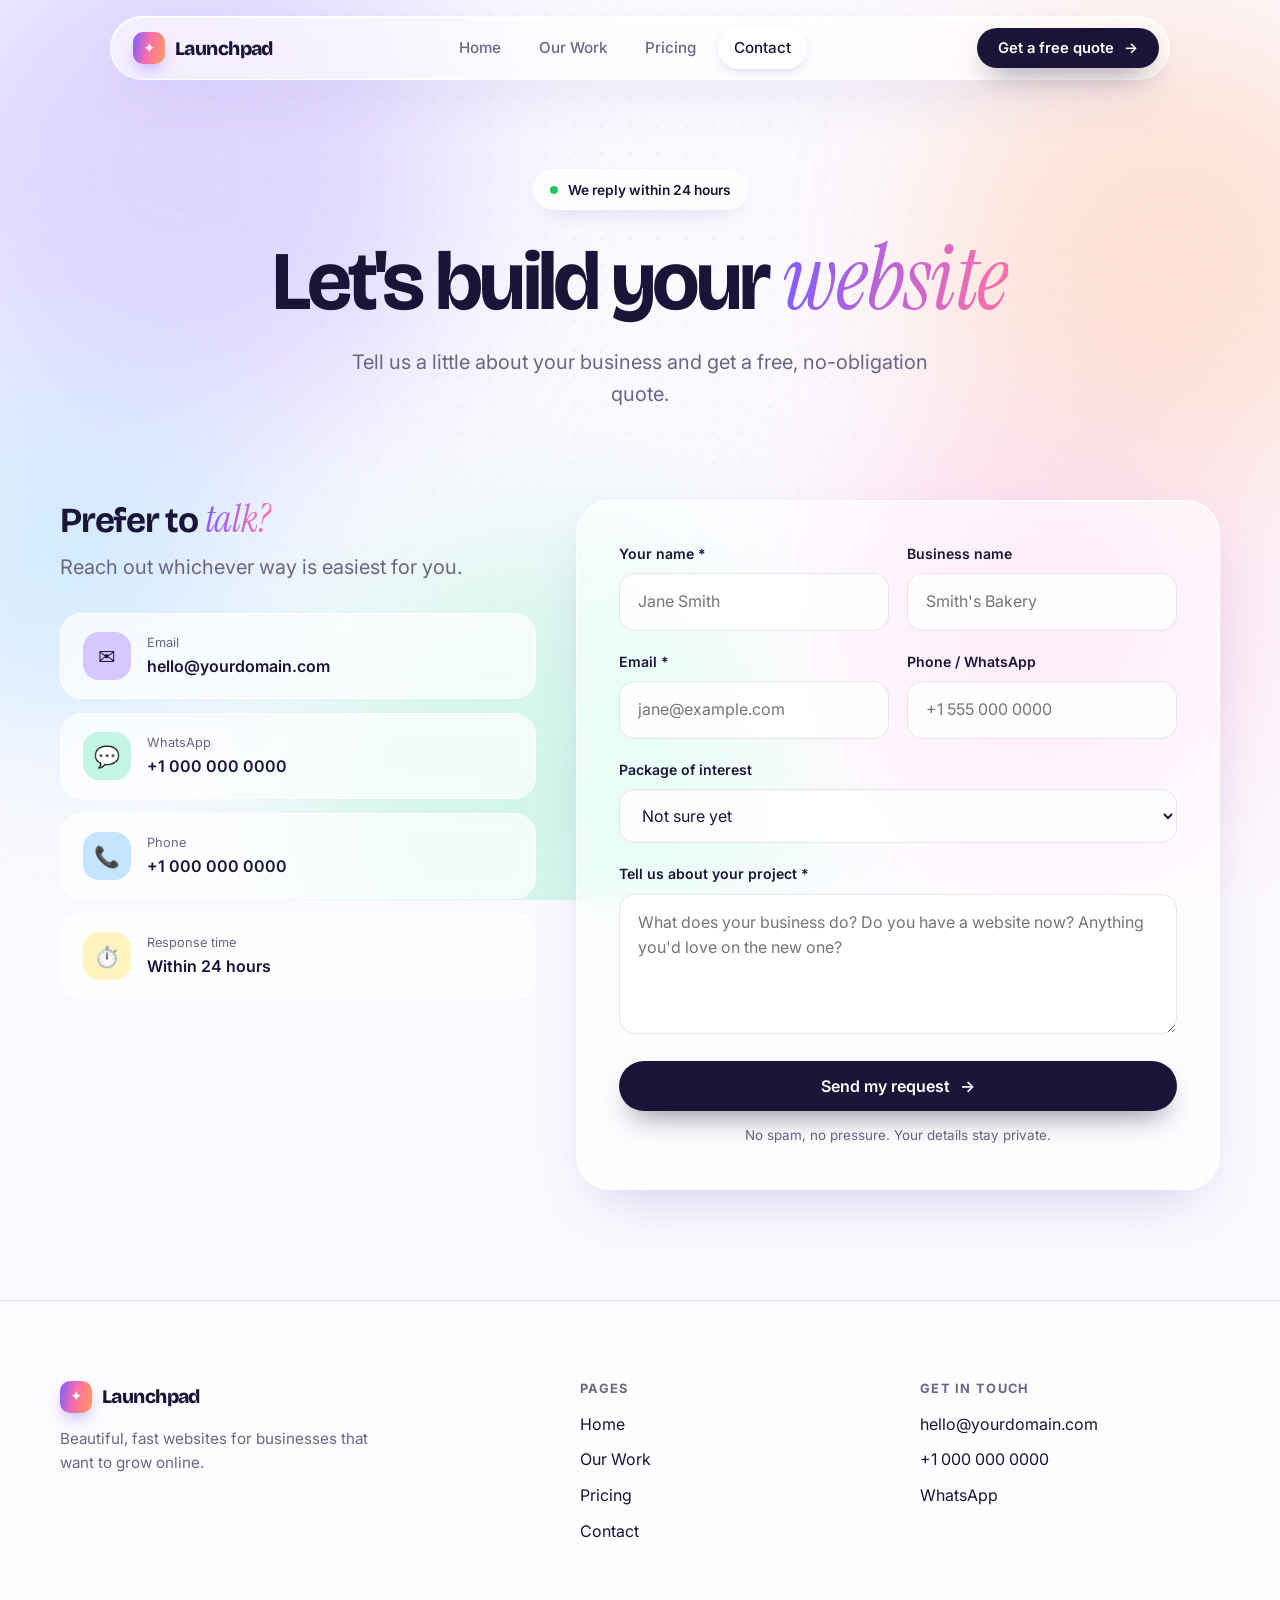
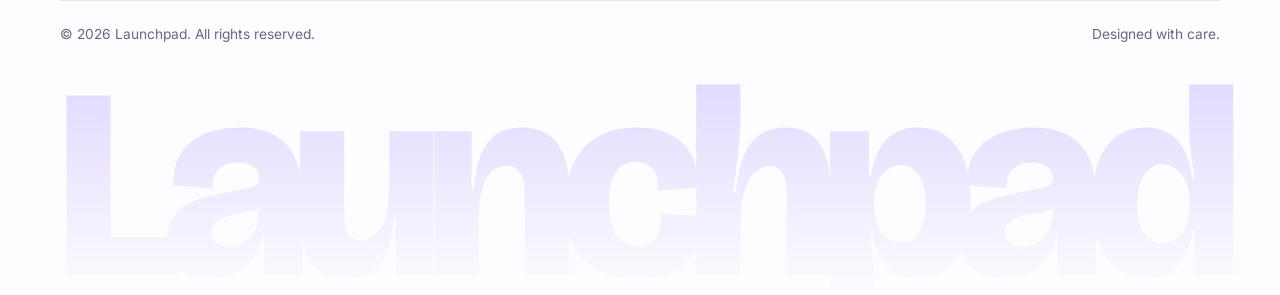
==== contact.html @ 5cab4948 "Initial commit: Launchpad business website Co-Authored-By: Claude Sonnet 5.5 <noreply@anthropic.com>" ====
<!doctype html>
<html lang="en">
<head>
  <meta charset="utf-8">
  <meta name="viewport" content="width=device-width, initial-scale=1">
  <title>Contact — Launchpad</title>
  <meta name="description" content="Get a free, no-obligation website quote. We reply within 24 hours.">
  <link rel="preconnect" href="https://fonts.googleapis.com">
  <link rel="preconnect" href="https://fonts.gstatic.com" crossorigin>
  <link href="https://fonts.googleapis.com/css2?family=Bricolage+Grotesque:opsz,wght@12..96,500;12..96,700;12..96,800&family=Inter:wght@400;500;600;700&family=Instrument+Serif:ital@0;1&display=swap" rel="stylesheet">
  <link rel="stylesheet" href="styles.css">
</head>
<body>
<main>
<section class="page-hero">
  <div class="container">
    <span class="pill"><span class="dot"></span>We reply within 24 hours</span>
    <h1>Let's build your <span class="serif grad">website</span></h1>
    <p class="lead">Tell us a little about your business and get a free, no-obligation quote.</p>
  </div>
</section>

<section class="section" style="padding-top:40px">
  <div class="container contact-grid">
    <div class="reveal">
      <h2 style="font-size:2.2rem">Prefer to <span class="serif grad">talk?</span></h2>
      <p class="lead" style="margin-top:12px">Reach out whichever way is easiest for you.</p>
      <div class="info" id="info"></div>
    </div>

    <div class="form glass reveal" style="--d:.1s">
      <form id="contact-form">
        <div class="row">
          <div class="field"><label for="name">Your name *</label><input id="name" name="name" required placeholder="Jane Smith"></div>
          <div class="field"><label for="business">Business name</label><input id="business" name="business" placeholder="Smith's Bakery"></div>
        </div>
        <div class="row">
          <div class="field"><label for="email">Email *</label><input id="email" name="email" type="email" required placeholder="jane@example.com"></div>
          <div class="field"><label for="phone">Phone / WhatsApp</label><input id="phone" name="phone" type="tel" placeholder="+1 555 000 0000"></div>
        </div>
        <div class="field">
          <label for="plan">Package of interest</label>
          <select id="plan" name="plan"><option>Not sure yet</option><option>Starter</option><option>Business</option><option>Premium</option></select>
        </div>
        <div class="field"><label for="message">Tell us about your project *</label><textarea id="message" name="message" required placeholder="What does your business do? Do you have a website now? Anything you'd love on the new one?"></textarea></div>
        <button class="btn btn-dark btn-block" type="submit">Send my request <span class="arr">→</span></button>
        <p class="form-note">No spam, no pressure. Your details stay private.</p>
      </form>
      <div class="success"><div class="big">🎉</div><h3>Thank you!</h3><p class="lead" style="margin:10px auto 0">We've got your request and will be in touch within 24 hours.</p></div>
    </div>
  </div>
</section>
</main>
<script src="script.js"></script>
<script>
  document.getElementById('info').innerHTML = `
    <a href="mailto:${SITE.email}"><span class="ic">✉️</span><span><small>Email</small><strong>${SITE.email}</strong></span></a>
    <a href="https://wa.me/${SITE.whatsapp}" target="_blank" rel="noopener"><span class="ic">💬</span><span><small>WhatsApp</small><strong>${SITE.phone}</strong></span></a>
    <a href="tel:${SITE.phone.replace(/\s/g, '')}"><span class="ic">📞</span><span><small>Phone</small><strong>${SITE.phone}</strong></span></a>
    <div><span class="ic">⏱️</span><span><small>Response time</small><strong>Within 24 hours</strong></span></div>`;
</script>
</body>
</html>
---- styles.css ----
@property --ang { syntax: '<angle>'; initial-value: 0deg; inherits: false; }

:root {
  --bg: #fbf9ff;
  --ink: #1a1538;
  --muted: #6a6585;
  --line: rgba(26, 21, 56, .09);
  --lav: #d4c8ff; --peach: #ffd8c4; --mint: #c3f5e2; --sky: #c4e5ff; --pink: #ffcce5; --butter: #fff3bf;
  --grad: linear-gradient(100deg, #7c5cff, #ff6fa8 50%, #ff9d57);
  --glass: rgba(255, 255, 255, .62);
  --shadow: 0 24px 60px -24px rgba(80, 60, 160, .28);
  --display: 'Bricolage Grotesque', 'Inter', system-ui, sans-serif;
  --serif: 'Instrument Serif', Georgia, serif;
  --ease: cubic-bezier(.2, .8, .2, 1);
}
* { box-sizing: border-box; margin: 0; padding: 0; }
html { scroll-behavior: smooth; }
body { font-family: 'Inter', system-ui, sans-serif; color: var(--ink); background: var(--bg); line-height: 1.6; -webkit-font-smoothing: antialiased; overflow-x: hidden; }
a { color: inherit; text-decoration: none; }
img, svg { max-width: 100%; display: block; }
::selection { background: var(--lav); }
.container { width: min(1160px, 100% - 40px); margin-inline: auto; }
.section { padding: 110px 0; position: relative; }
h1, h2, h3, h4 { font-family: var(--display); line-height: 1.04; letter-spacing: -.035em; font-weight: 700; }
h2 { font-size: clamp(2.2rem, 5vw, 3.8rem); }
h3 { font-size: 1.3rem; letter-spacing: -.02em; }
.serif { font-family: var(--serif); font-style: italic; font-weight: 400; letter-spacing: -.01em; font-size: 1.08em; }
.grad { background: var(--grad); background-size: 200% 100%; -webkit-background-clip: text; background-clip: text; color: transparent; animation: shine 7s linear infinite alternate; }
@keyframes shine { to { background-position: 100% 0; } }
.lead { font-size: clamp(1.05rem, 1.6vw, 1.25rem); color: var(--muted); max-width: 600px; }
.center { text-align: center; } .center .lead { margin-inline: auto; }
.section-head { margin-bottom: 64px; } .section-head h2 { margin: 18px 0 16px; }
.glass { background: var(--glass); backdrop-filter: blur(18px) saturate(170%); -webkit-backdrop-filter: blur(18px) saturate(170%); border: 1px solid rgba(255,255,255,.95); box-shadow: inset 0 1px 0 #fff, var(--shadow); }

/* Ambient background */
.aurora { position: fixed; inset: 0; z-index: -1; overflow: hidden; background: var(--bg); pointer-events: none; }
.aurora i { position: absolute; border-radius: 50%; filter: blur(90px); opacity: .7; animation: drift 24s ease-in-out infinite alternate; }
.aurora i:nth-child(1) { width: 560px; height: 560px; background: var(--lav); top: -12%; left: -8%; }
.aurora i:nth-child(2) { width: 480px; height: 480px; background: var(--peach); top: 2%; right: -10%; animation-delay: -6s; }
.aurora i:nth-child(3) { width: 520px; height: 520px; background: var(--mint); bottom: -18%; left: 22%; animation-delay: -12s; }
.aurora i:nth-child(4) { width: 420px; height: 420px; background: var(--pink); bottom: 6%; right: 2%; animation-delay: -3s; }
.aurora i:nth-child(5) { width: 380px; height: 380px; background: var(--sky); top: 40%; left: -10%; animation-delay: -9s; }
.aurora::after { content: ""; position: absolute; inset: 0; background-image: radial-gradient(rgba(26,21,56,.08) 1px, transparent 1px); background-size: 28px 28px; -webkit-mask-image: radial-gradient(ellipse at 50% 25%, #000, transparent 70%); mask-image: radial-gradient(ellipse at 50% 25%, #000, transparent 70%); }
@keyframes drift { to { transform: translate3d(60px, 40px, 0) scale(1.15); } }
.cursor-glow { position: fixed; width: 420px; height: 420px; border-radius: 50%; left: 0; top: 0; z-index: -1; pointer-events: none; background: radial-gradient(circle, rgba(124,92,255,.16), transparent 65%); transform: translate(-50%, -50%); transition: opacity .3s; opacity: 0; }
.progress { position: fixed; top: 0; left: 0; height: 3px; width: 100%; z-index: 100; background: var(--grad); transform-origin: left; transform: scaleX(0); }

/* Buttons */
.btn { display: inline-flex; align-items: center; justify-content: center; gap: 10px; padding: 16px 28px; border-radius: 999px; font: 600 1rem/1 'Inter', sans-serif; border: 1px solid transparent; cursor: pointer; transition: transform .3s var(--ease), box-shadow .3s, background .3s; position: relative; }
.btn .arr { transition: transform .3s var(--ease); }
.btn:hover .arr { transform: translateX(5px); }
.btn:hover { transform: translateY(-3px); }
.btn-dark { background: var(--ink); color: #fff; box-shadow: 0 14px 30px -12px rgba(26,21,56,.6); }
.btn-dark:hover { box-shadow: 0 22px 40px -14px rgba(124,92,255,.7); background: #2a2257; }
.btn-glass { background: rgba(255,255,255,.7); border-color: #fff; color: var(--ink); box-shadow: 0 8px 24px -12px rgba(80,60,160,.3); backdrop-filter: blur(10px); }
.btn-glass:hover { background: #fff; }
.btn-white { background: #fff; color: var(--ink); box-shadow: 0 14px 30px -12px rgba(80,60,160,.4); }
.btn-block { width: 100%; } .btn-sm { padding: 12px 20px; font-size: .92rem; }
.pill { display: inline-flex; align-items: center; gap: 10px; padding: 8px 16px; border-radius: 999px; font-size: .86rem; font-weight: 600; background: rgba(255,255,255,.75); border: 1px solid #fff; box-shadow: 0 8px 24px -14px rgba(80,60,160,.4); }
.dot { width: 8px; height: 8px; border-radius: 50%; background: #22c55e; box-shadow: 0 0 0 0 rgba(34,197,94,.6); animation: ping 2s infinite; }
@keyframes ping { 70% { box-shadow: 0 0 0 9px rgba(34,197,94,0); } 100% { box-shadow: 0 0 0 0 rgba(34,197,94,0); } }

/* Nav */
.nav { position: fixed; top: 16px; left: 0; right: 0; z-index: 90; padding: 0 16px; }
.nav-inner { max-width: 1060px; margin: 0 auto; height: 64px; border-radius: 999px; display: flex; align-items: center; justify-content: space-between; padding: 0 10px 0 22px; position: relative; }
.logo { display: flex; align-items: center; gap: 10px; font: 800 1.2rem var(--display); letter-spacing: -.03em; }
.logo-mark { width: 32px; height: 32px; border-radius: 10px; display: grid; place-items: center; color: #fff; font-size: .9rem; background: var(--grad); box-shadow: 0 8px 18px -6px rgba(124,92,255,.7); }
.nav-links { display: flex; gap: 6px; }
.nav-links a { padding: 9px 16px; border-radius: 999px; font-weight: 500; font-size: .95rem; color: var(--muted); transition: all .2s; }
.nav-links a:hover { color: var(--ink); background: rgba(124,92,255,.08); }
.nav-links a.active { color: var(--ink); background: #fff; box-shadow: 0 4px 14px -6px rgba(80,60,160,.35); }
.menu-btn { display: none; width: 44px; height: 44px; border: 0; background: transparent; cursor: pointer; border-radius: 50%; }
.menu-btn span { display: block; width: 20px; height: 2px; background: var(--ink); margin: 5px auto; border-radius: 2px; transition: transform .3s; }
.menu-btn[aria-expanded="true"] span:first-child { transform: translateY(3.5px) rotate(45deg); }
.menu-btn[aria-expanded="true"] span:last-child { transform: translateY(-3.5px) rotate(-45deg); }

/* Hero */
.hero { padding: 168px 0 70px; text-align: center; }
.hero h1 { font-size: clamp(2.9rem, 8.4vw, 6.6rem); letter-spacing: -.04em; line-height: .98; margin: 26px 0 26px; }
.rot { display: block; height: 1.2em; overflow: hidden; }
.rot-in { display: block; transition: transform .8s var(--ease); }
.rot-in span { display: block; height: 1.2em; padding-right: .1em; }
.hero .lead { margin: 0 auto 36px; }
.hero-cta { display: flex; gap: 14px; justify-content: center; flex-wrap: wrap; }
.hero-note { margin-top: 22px; font-size: .9rem; color: var(--muted); display: flex; gap: 22px; justify-content: center; flex-wrap: wrap; }
.hero-note span::before { content: "✓ "; color: #16a34a; font-weight: 800; }
.stage { position: relative; height: 520px; margin-top: 70px; perspective: 1200px; }
.px { position: absolute; transition: translate .25s linear; }
.fl { animation: float 7s ease-in-out infinite; }
@keyframes float { 50% { transform: translateY(-16px); } }
.px.main { left: 50%; top: 0; width: min(640px, 80%); margin-left: calc(min(640px, 80%) / -2); z-index: 3; }
.px.left { left: 3%; top: 90px; width: 34%; transform: rotate(-8deg); z-index: 2; } .px.left .fl { animation-delay: -2s; }
.px.right { right: 3%; top: 60px; width: 34%; transform: rotate(7deg); z-index: 2; } .px.right .fl { animation-delay: -4s; }
.chip { position: absolute; z-index: 5; display: flex; align-items: center; gap: 10px; padding: 11px 18px 11px 12px; border-radius: 999px; font-weight: 600; font-size: .88rem; white-space: nowrap; }
.chip em { font-style: normal; width: 30px; height: 30px; border-radius: 50%; display: grid; place-items: center; background: var(--lav); }
.c1 { left: 14%; bottom: 40px; } .c1 em { background: var(--butter); }
.c2 { right: 12%; bottom: 80px; } .c2 em { background: var(--mint); }
.c3 { left: 40%; bottom: -10px; } .c3 em { background: var(--pink); }

/* Browser + mockups */
.browser { border-radius: 18px; overflow: hidden; background: #fff; border: 1px solid rgba(255,255,255,.9); box-shadow: 0 40px 80px -30px rgba(80,60,160,.4), 0 0 0 1px rgba(26,21,56,.04); }
.browser-bar { display: flex; align-items: center; gap: 6px; padding: 11px 14px; background: rgba(246,244,255,.95); border-bottom: 1px solid var(--line); }
.browser-bar i { width: 10px; height: 10px; border-radius: 50%; } .browser-bar i:nth-child(1) { background: #ff6b6b; } .browser-bar i:nth-child(2) { background: #ffc24b; } .browser-bar i:nth-child(3) { background: #3ddc84; }
.browser-bar u { text-decoration: none; margin-left: 10px; flex: 1; max-width: 240px; background: #fff; border-radius: 99px; padding: 2px 12px; font-size: .68rem; color: var(--muted); }
.mock { container-type: inline-size; aspect-ratio: 16 / 10; background: var(--bg-t); color: var(--ink-t); padding: 4cqw 5cqw; display: flex; flex-direction: column; gap: 3cqw; overflow: hidden; }
.m-nav { display: flex; justify-content: space-between; align-items: center; }
.m-logo { width: 9cqw; height: 2.2cqw; border-radius: 2cqw; background: var(--ink-t); }
.m-nav span { display: flex; gap: 1.8cqw; } .m-nav b { width: 5cqw; height: 1.2cqw; border-radius: 1cqw; background: var(--ink-t); opacity: .25; }
.m-cta { width: 11cqw; height: 3.6cqw; border-radius: 2cqw; background: var(--a); }
.m-body { flex: 1; display: grid; grid-template-columns: 1.1fr .9fr; gap: 4cqw; align-items: center; }
.m-tag { display: block; width: 14cqw; height: 2.6cqw; border-radius: 2cqw; background: var(--a); opacity: .28; margin-bottom: 2cqw; }
.m-text h6 { height: 3.8cqw; border-radius: 2cqw; background: var(--ink-t); margin-bottom: 1.6cqw; } .m-text h6.s { width: 66%; }
.m-text p { height: 1.4cqw; width: 92%; border-radius: 1cqw; background: var(--ink-t); opacity: .22; margin-top: 1.2cqw; } .m-text p.s { width: 64%; }
.m-btn { display: block; width: 16cqw; height: 4.4cqw; border-radius: 2.4cqw; background: var(--a); margin-top: 3cqw; box-shadow: 0 1.5cqw 3cqw -1cqw var(--a); }
.m-img { height: 100%; min-height: 20cqw; border-radius: 4cqw; background: linear-gradient(135deg, var(--a), var(--c)); display: grid; place-items: center; font-size: 13cqw; box-shadow: inset 0 0 0 1px rgba(255,255,255,.4); }
.m-cards { display: grid; grid-template-columns: repeat(3, 1fr); gap: 2.4cqw; } .m-cards i { height: 9cqw; border-radius: 2.4cqw; background: rgba(255,255,255,.72); border: 1px solid rgba(0,0,0,.05); }
.t-mint { --bg-t: linear-gradient(135deg, #e9fff6, #e4f6ff); --a: #2fc59a; --c: #c3f5e2; --ink-t: #0b3b2e; }
.t-peach { --bg-t: linear-gradient(135deg, #fff3ea, #ffe9f1); --a: #ff8a5c; --c: #ffd8c4; --ink-t: #5a2412; }
.t-lav { --bg-t: linear-gradient(135deg, #f3efff, #fdeeff); --a: #7c5cff; --c: #d4c8ff; --ink-t: #1f1550; }
.t-sky { --bg-t: linear-gradient(135deg, #eaf6ff, #f0f0ff); --a: #3b9cff; --c: #c4e5ff; --ink-t: #0c2d54; }
.t-pink { --bg-t: linear-gradient(135deg, #fff0f7, #fff4ec); --a: #ff5fa2; --c: #ffcce5; --ink-t: #5a1236; }
.t-butter { --bg-t: linear-gradient(135deg, #fffbe6, #fff2e2); --a: #f5b400; --c: #fff3bf; --ink-t: #5a4300; }

/* Marquee */
.marquee { overflow: hidden; padding: 26px 0; border-block: 1px solid var(--line); background: rgba(255,255,255,.5); backdrop-filter: blur(8px); -webkit-mask-image: linear-gradient(90deg, transparent, #000 10%, #000 90%, transparent); mask-image: linear-gradient(90deg, transparent, #000 10%, #000 90%, transparent); }
.marquee-track { display: flex; gap: 56px; width: max-content; animation: scroll 38s linear infinite; }
.marquee-track span { font: 600 1.5rem var(--display); letter-spacing: -.02em; color: rgba(26,21,56,.45); white-space: nowrap; }
.marquee-track span b { font-weight: 400; margin-right: 12px; filter: grayscale(.2); }
@keyframes scroll { to { transform: translateX(-50%); } }

/* Stats */
.stats { display: grid; grid-template-columns: repeat(4, 1fr); border-radius: 28px; padding: 44px 20px; margin-top: 90px; }
.stat { text-align: center; padding: 0 12px; border-right: 1px solid var(--line); } .stat:last-child { border: 0; }
.stat strong { display: block; font: 800 clamp(2.4rem, 5vw, 3.8rem) var(--display); letter-spacing: -.05em; line-height: 1; }
.stat span { color: var(--muted); font-size: .94rem; display: block; margin-top: 10px; }

/* Bento */
.bento { display: grid; grid-template-columns: repeat(4, 1fr); grid-auto-rows: 200px; gap: 20px; }
.tile { border-radius: 28px; padding: 28px; position: relative; overflow: hidden; border: 1px solid rgba(255,255,255,.9); box-shadow: 0 1px 0 #fff inset, 0 18px 40px -26px rgba(80,60,160,.35); transition: transform .5s var(--ease), box-shadow .5s; }
.tile:hover { transform: translateY(-6px); box-shadow: 0 30px 60px -28px rgba(80,60,160,.45); }
.tile h3 { margin-bottom: 6px; } .tile p { color: var(--muted); font-size: .94rem; max-width: 320px; }
.tile.w2 { grid-column: span 2; } .tile.h2 { grid-row: span 2; }
.b-lav { background: linear-gradient(160deg, #efeaff, #fff); } .b-mint { background: linear-gradient(160deg, #dcfbef, #fff); }
.b-peach { background: linear-gradient(160deg, #ffeadf, #fff); } .b-sky { background: linear-gradient(160deg, #def0ff, #fff); }
.b-pink { background: linear-gradient(160deg, #ffe3f1, #fff); } .b-butter { background: linear-gradient(160deg, #fff6cf, #fff); }
.sw { display: flex; gap: 10px; margin-top: 24px; } .sw i { width: 54px; height: 54px; border-radius: 18px; box-shadow: inset 0 0 0 1px rgba(0,0,0,.05); transition: transform .4s var(--ease); } .tile:hover .sw i:nth-child(odd) { transform: translateY(-8px) rotate(-6deg); } .tile:hover .sw i:nth-child(even) { transform: translateY(6px) rotate(6deg); }
.aa { position: absolute; right: 26px; bottom: 6px; font: italic 400 11rem/1 var(--serif); background: var(--grad); -webkit-background-clip: text; background-clip: text; color: transparent; opacity: .9; }
.big-num { font: 800 4.4rem var(--display); letter-spacing: -.06em; line-height: 1; margin-top: 8px; }
.bar { height: 8px; border-radius: 8px; background: rgba(26,21,56,.08); margin-top: 14px; overflow: hidden; } .bar i { display: block; height: 100%; width: 0; background: var(--grad); border-radius: 8px; transition: width 1.6s var(--ease) .3s; } .in .bar i { width: 96%; }
.phone { position: absolute; right: 26px; bottom: -40px; width: 130px; height: 230px; border-radius: 28px; border: 6px solid var(--ink); background: linear-gradient(180deg, #f3efff, #ffe9f1); padding: 12px 10px; display: grid; gap: 6px; align-content: start; transition: transform .5s var(--ease); }
.tile:hover .phone { transform: translateY(-14px) rotate(-3deg); }
.phone::before { content: ""; width: 34px; height: 5px; border-radius: 5px; background: var(--ink); margin: 0 auto 4px; }
.phone i { display: block; height: 10px; border-radius: 6px; background: var(--ink); opacity: .8; } .phone i.s { width: 60%; opacity: .25; } .phone b { display: block; height: 60px; border-radius: 12px; background: linear-gradient(135deg, #7c5cff, #ff6fa8); } .phone u { display: block; height: 22px; border-radius: 99px; background: var(--ink); width: 70%; }
.serp { margin-top: 18px; background: #fff; border-radius: 16px; padding: 14px 18px; box-shadow: 0 10px 30px -16px rgba(80,60,160,.4); font-size: .85rem; max-width: 420px; transition: transform .4s var(--ease); } .tile:hover .serp { transform: scale(1.03); }
.serp small { color: #188038; } .serp strong { display: block; color: #1a0dab; font-size: 1.02rem; font-weight: 600; margin: 2px 0; } .serp span { color: var(--muted); }
.bubbles { margin-top: 14px; display: grid; gap: 8px; } .bubbles span { padding: 8px 14px; border-radius: 16px 16px 16px 4px; background: #fff; font-size: .8rem; width: fit-content; box-shadow: 0 6px 16px -10px rgba(80,60,160,.5); } .bubbles span:last-child { margin-left: auto; border-radius: 16px 16px 4px 16px; background: var(--ink); color: #fff; }
.tag-row { display: flex; gap: 8px; flex-wrap: wrap; margin-top: 18px; } .tag-row span { padding: 6px 12px; border-radius: 99px; background: #fff; font-size: .8rem; font-weight: 600; box-shadow: 0 6px 16px -10px rgba(80,60,160,.5); }

/* Work */
.filters { display: flex; gap: 10px; justify-content: center; flex-wrap: wrap; margin-bottom: 48px; }
.fchip { padding: 11px 22px; border-radius: 999px; border: 1px solid #fff; background: rgba(255,255,255,.6); font: 600 .92rem 'Inter', sans-serif; color: var(--muted); cursor: pointer; transition: all .25s var(--ease); backdrop-filter: blur(8px); }
.fchip:hover { color: var(--ink); transform: translateY(-2px); } .fchip.active { background: var(--ink); color: #fff; box-shadow: 0 12px 26px -12px rgba(26,21,56,.6); }
.work-grid { display: grid; grid-template-columns: repeat(3, 1fr); gap: 28px; }
.work { border-radius: 30px; padding: 14px; transition: transform .4s var(--ease), box-shadow .4s; transform-style: preserve-3d; will-change: transform; }
.work.hide { display: none; }
.work-media { border-radius: 22px; padding: 26px 22px 0; position: relative; overflow: hidden; background: var(--c-bg); }
.work-media .browser { border-radius: 14px 14px 0 0; box-shadow: 0 -10px 40px -20px rgba(80,60,160,.35); transition: transform .6s var(--ease); transform: translateY(8px); }
.work:hover .work-media .browser { transform: translateY(-4px) scale(1.02); }
.work-media::after { content: "View →"; position: absolute; right: 16px; top: 16px; padding: 7px 14px; border-radius: 99px; background: var(--ink); color: #fff; font-size: .78rem; font-weight: 600; opacity: 0; transform: translateY(-8px); transition: all .35s var(--ease); }
.work:hover .work-media::after { opacity: 1; transform: none; }
.work-body { padding: 22px 12px 12px; }
.work-body .tg { font-size: .74rem; font-weight: 700; text-transform: uppercase; letter-spacing: .1em; color: var(--muted); }
.work-body h3 { margin: 6px 0 8px; font-size: 1.45rem; } .work-body p { color: var(--muted); font-size: .94rem; }

/* Process */
.steps { display: grid; grid-template-columns: repeat(4, 1fr); gap: 20px; position: relative; }
.step { border-radius: 28px; padding: 30px 26px 34px; border: 1px solid #fff; transition: transform .4s var(--ease); } .step:hover { transform: translateY(-8px); }
.step .n { font: italic 400 4.2rem/1 var(--serif); background: var(--grad); -webkit-background-clip: text; background-clip: text; color: transparent; margin-bottom: 14px; }
.step p { color: var(--muted); font-size: .95rem; margin-top: 8px; }

/* Pricing */
.price-grid { display: grid; grid-template-columns: repeat(3, 1fr); gap: 24px; align-items: stretch; }
.plan { border-radius: 32px; padding: 40px 34px; display: flex; flex-direction: column; position: relative; transition: transform .4s var(--ease); background: rgba(255,255,255,.72); backdrop-filter: blur(16px); border: 1px solid #fff; box-shadow: var(--shadow); }
.plan:hover { transform: translateY(-8px); }
.plan.featured { border: 2px solid transparent; background: linear-gradient(#fff, #fff) padding-box, conic-gradient(from var(--ang), #7c5cff, #ff6fa8, #ffb36b, #5fe0b6, #7c5cff) border-box; animation: spin 6s linear infinite; box-shadow: 0 40px 80px -30px rgba(124,92,255,.5); }
@keyframes spin { to { --ang: 360deg; } }
.badge { position: absolute; top: -15px; left: 50%; transform: translateX(-50%); background: var(--ink); color: #fff; font-size: .74rem; font-weight: 700; padding: 7px 16px; border-radius: 99px; letter-spacing: .08em; white-space: nowrap; }
.plan h3 { font-size: 1.5rem; } .plan .desc { color: var(--muted); font-size: .95rem; margin: 8px 0 26px; min-height: 48px; }
.price { font: 800 3.6rem var(--display); letter-spacing: -.05em; line-height: 1; } .price small { font: 500 .95rem 'Inter', sans-serif; letter-spacing: 0; color: var(--muted); }
.plan .note { color: var(--muted); font-size: .86rem; margin: 10px 0 26px; padding-bottom: 26px; border-bottom: 1px dashed var(--line); }
.plan ul { list-style: none; display: grid; gap: 14px; margin-bottom: 34px; flex: 1; } .plan li { display: flex; gap: 12px; font-size: .95rem; }
.plan li::before { content: "✓"; flex: none; width: 22px; height: 22px; border-radius: 50%; background: var(--mint); color: #0b6b4a; font-size: .75rem; font-weight: 800; display: grid; place-items: center; margin-top: 1px; }
.addons { display: grid; grid-template-columns: 1fr 1fr; gap: 24px; margin-top: 28px; }
.addon { border-radius: 28px; padding: 30px 32px; display: flex; justify-content: space-between; align-items: center; gap: 20px; }
.addon p { color: var(--muted); font-size: .94rem; margin-top: 4px; } .addon .p { font: 800 1.9rem var(--display); letter-spacing: -.04em; white-space: nowrap; } .addon .p small { font: 500 .9rem 'Inter'; color: var(--muted); letter-spacing: 0; }
.faq { max-width: 800px; margin: 0 auto; display: grid; gap: 14px; }
.faq details { border-radius: 22px; padding: 24px 30px; background: rgba(255,255,255,.7); border: 1px solid #fff; backdrop-filter: blur(10px); transition: box-shadow .3s; } .faq details[open] { box-shadow: var(--shadow); }
.faq summary { font: 600 1.1rem var(--display); letter-spacing: -.02em; cursor: pointer; list-style: none; display: flex; justify-content: space-between; align-items: center; gap: 16px; } .faq summary::-webkit-details-marker { display: none; }
.faq summary::after { content: "+"; width: 32px; height: 32px; flex: none; border-radius: 50%; background: var(--lav); display: grid; place-items: center; font-size: 1.3rem; transition: transform .35s var(--ease); } .faq details[open] summary::after { transform: rotate(135deg); }
.faq p { margin-top: 14px; color: var(--muted); }

/* CTA */
.cta { border-radius: 44px; padding: 110px 30px; text-align: center; position: relative; overflow: hidden; background: linear-gradient(135deg, #e7dfff, #ffe0ee 45%, #ffe8d2 75%, #d8f7ea); border: 1px solid #fff; box-shadow: var(--shadow); }
.cta::before, .cta::after { content: ""; position: absolute; border-radius: 50%; filter: blur(60px); animation: drift 14s ease-in-out infinite alternate; }
.cta::before { width: 360px; height: 360px; background: rgba(124,92,255,.3); left: -80px; top: -120px; } .cta::after { width: 320px; height: 320px; background: rgba(255,111,168,.28); right: -60px; bottom: -120px; animation-delay: -5s; }
.cta > * { position: relative; z-index: 1; } .cta h2 { font-size: clamp(2.4rem, 6vw, 4.6rem); margin-bottom: 18px; } .cta p { max-width: 520px; margin: 0 auto 36px; color: #4a4468; font-size: 1.15rem; }

/* Page hero */
.page-hero { padding: 170px 0 50px; text-align: center; } .page-hero h1 { font-size: clamp(2.6rem, 7vw, 5.2rem); margin: 22px 0 20px; letter-spacing: -.045em; } .page-hero .lead { margin-inline: auto; }

/* Contact */
.contact-grid { display: grid; grid-template-columns: .85fr 1.15fr; gap: 40px; align-items: start; }
.info { display: grid; gap: 14px; margin-top: 30px; }
.info a, .info div { display: flex; gap: 16px; align-items: center; padding: 18px 22px; border-radius: 22px; background: rgba(255,255,255,.7); border: 1px solid #fff; backdrop-filter: blur(10px); transition: transform .3s var(--ease), box-shadow .3s; }
.info a:hover { transform: translateX(6px); box-shadow: var(--shadow); }
.info .ic { width: 48px; height: 48px; border-radius: 16px; display: grid; place-items: center; font-size: 1.3rem; flex: none; } .info a:nth-child(1) .ic { background: var(--lav); } .info a:nth-child(2) .ic { background: var(--mint); } .info a:nth-child(3) .ic { background: var(--sky); } .info div .ic { background: var(--butter); }
.info small { display: block; color: var(--muted); font-size: .8rem; } .info strong { font-weight: 600; }
.form { border-radius: 34px; padding: 42px; }
.row { display: grid; grid-template-columns: 1fr 1fr; gap: 18px; } .field { margin-bottom: 20px; }
label { display: block; font-weight: 600; font-size: .88rem; margin-bottom: 8px; }
input, select, textarea { width: 100%; padding: 15px 18px; border-radius: 16px; border: 1px solid rgba(26,21,56,.1); font: inherit; color: var(--ink); background: rgba(255,255,255,.85); transition: border-color .2s, box-shadow .2s, background .2s; }
textarea { min-height: 140px; resize: vertical; }
input:focus, select:focus, textarea:focus { outline: 0; border-color: #7c5cff; background: #fff; box-shadow: 0 0 0 5px rgba(124,92,255,.14); }
.form-note { font-size: .84rem; color: var(--muted); margin-top: 14px; text-align: center; }
.success { display: none; text-align: center; padding: 50px 10px; } .success .big { font-size: 4rem; }

/* Footer */
.footer { position: relative; padding: 80px 0 0; overflow: hidden; border-top: 1px solid var(--line); background: rgba(255,255,255,.5); backdrop-filter: blur(10px); }
.footer-grid { display: grid; grid-template-columns: 1.6fr 1fr 1fr; gap: 40px; } .footer p { color: var(--muted); font-size: .95rem; margin-top: 14px; max-width: 320px; }
.footer h4 { font: 700 .8rem 'Inter'; text-transform: uppercase; letter-spacing: .1em; margin-bottom: 16px; color: var(--muted); }
.footer ul { list-style: none; display: grid; gap: 10px; } .footer ul a { transition: color .2s; } .footer ul a:hover { color: #7c5cff; }
.copy { margin-top: 56px; padding: 22px 0; border-top: 1px solid var(--line); color: var(--muted); font-size: .86rem; display: flex; justify-content: space-between; flex-wrap: wrap; gap: 8px; }
.wordmark { font: 800 clamp(5rem, 22vw, 17rem)/.8 var(--display); letter-spacing: -.07em; text-align: center; background: linear-gradient(180deg, rgba(124,92,255,.22), rgba(124,92,255,0)); -webkit-background-clip: text; background-clip: text; color: transparent; margin-top: 10px; user-select: none; }

/* Reveal */
.reveal { opacity: 0; transform: translateY(34px); transition: opacity .9s var(--ease), transform .9s var(--ease); transition-delay: var(--d, 0s); }
.reveal.in { opacity: 1; transform: none; }

@media (prefers-reduced-motion: reduce) {
  *, *::before, *::after { animation: none !important; transition: none !important; }
  .reveal { opacity: 1; transform: none; } html { scroll-behavior: auto; }
}
@media (max-width: 980px) {
  .section { padding: 80px 0; }
  .bento { grid-template-columns: 1fr 1fr; } .work-grid, .price-grid { grid-template-columns: 1fr 1fr; }
  .steps { grid-template-columns: 1fr 1fr; } .contact-grid { grid-template-columns: 1fr; }
  .stats { grid-template-columns: 1fr 1fr; row-gap: 34px; } .stat:nth-child(2) { border: 0; }
  .stage { height: 440px; } .px.left, .px.right { display: none; } .px.main { width: 92%; margin-left: -46%; } .chip { display: none; }
}
@media (max-width: 720px) {
  .menu-btn { display: block; } .nav-cta { display: none; }
  .nav-links { position: absolute; top: 74px; left: 0; right: 0; flex-direction: column; padding: 12px; border-radius: 28px; display: none; background: rgba(255,255,255,.95); backdrop-filter: blur(20px); box-shadow: var(--shadow); border: 1px solid #fff; }
  .nav-links.open { display: flex; } .nav-links a { padding: 14px 18px; font-size: 1rem; }
  .hero { padding-top: 140px; } .stage { height: 330px; margin-top: 44px; }
  .bento, .work-grid, .price-grid, .steps, .addons, .row, .footer-grid { grid-template-columns: 1fr; }
  .tile.w2 { grid-column: auto; } .tile.h2 { grid-row: auto; } .bento { grid-auto-rows: auto; } .tile { min-height: 200px; }
  .stats { padding: 32px 10px; } .form { padding: 26px; } .addon { flex-direction: column; align-items: flex-start; } .plan.featured { order: -1; }
  .cta { padding: 80px 22px; border-radius: 32px; }
}

/* Tilt cards need a snappy transform once revealed */
.work.reveal.in { transition: transform .25s ease-out, box-shadow .4s; }
@media (max-width: 720px) { .tile.h2 { min-height: 300px; } }
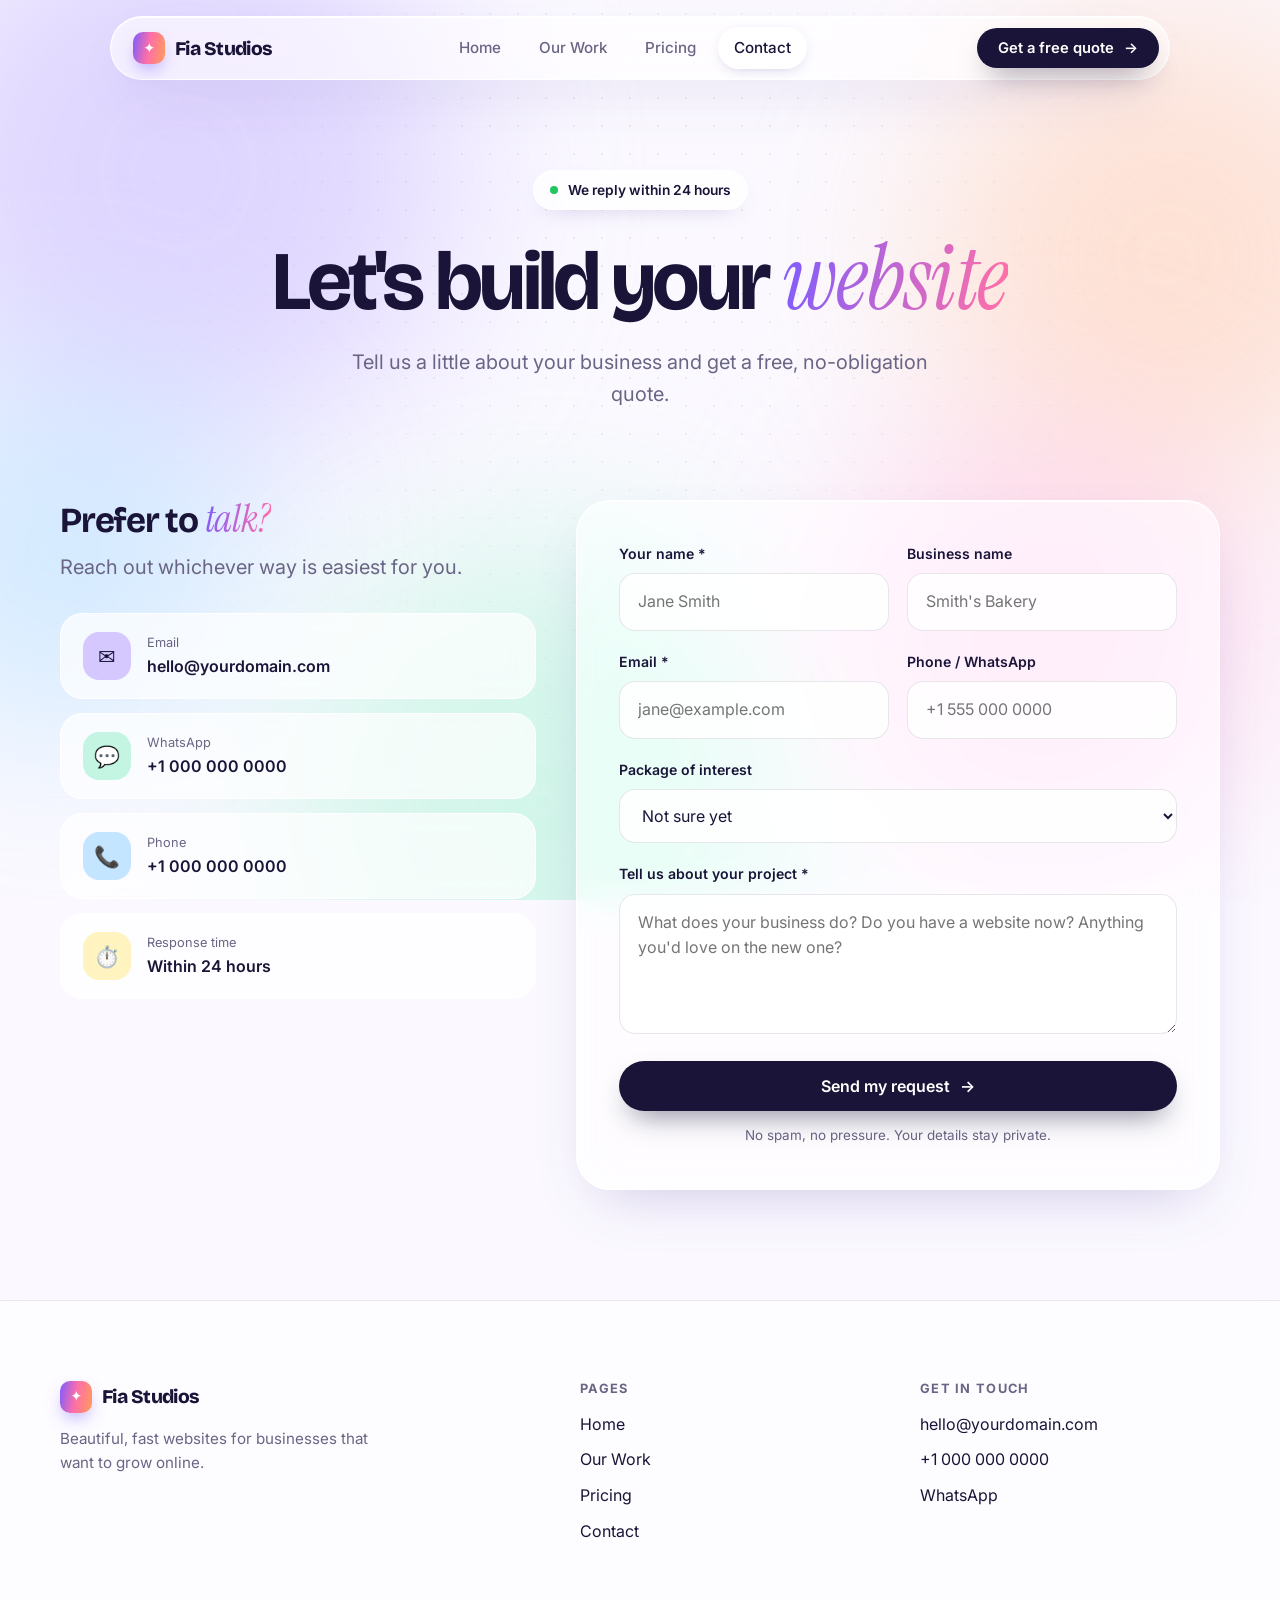
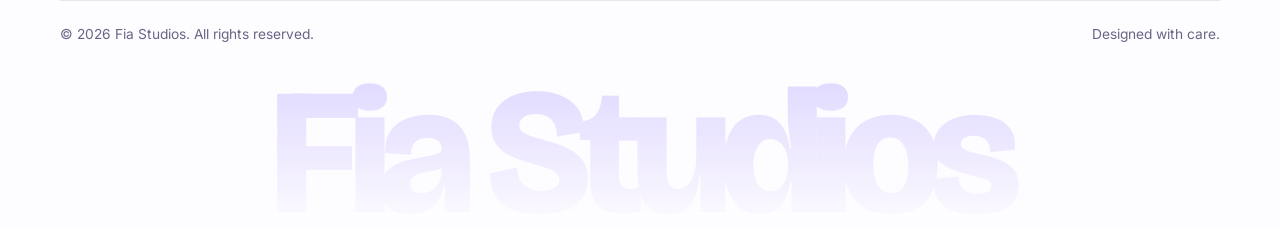
==== commit fdf3dda7: "Rename brand to Fia Studios Co-Authored-By: Claude Sonnet 5.5 <noreply@anthropic.com>" ====
--- a/contact.html
+++ b/contact.html
@@ -3,7 +3,7 @@
 <head>
   <meta charset="utf-8">
   <meta name="viewport" content="width=device-width, initial-scale=1">
-  <title>Contact — Launchpad</title>
+  <title>Contact — Fia Studios</title>
   <meta name="description" content="Get a free, no-obligation website quote. We reply within 24 hours.">
   <link rel="preconnect" href="https://fonts.googleapis.com">
   <link rel="preconnect" href="https://fonts.gstatic.com" crossorigin>
--- a/styles.css
+++ b/styles.css
@@ -230,7 +230,7 @@
 .footer h4 { font: 700 .8rem 'Inter'; text-transform: uppercase; letter-spacing: .1em; margin-bottom: 16px; color: var(--muted); }
 .footer ul { list-style: none; display: grid; gap: 10px; } .footer ul a { transition: color .2s; } .footer ul a:hover { color: #7c5cff; }
 .copy { margin-top: 56px; padding: 22px 0; border-top: 1px solid var(--line); color: var(--muted); font-size: .86rem; display: flex; justify-content: space-between; flex-wrap: wrap; gap: 8px; }
-.wordmark { font: 800 clamp(5rem, 22vw, 17rem)/.8 var(--display); letter-spacing: -.07em; text-align: center; background: linear-gradient(180deg, rgba(124,92,255,.22), rgba(124,92,255,0)); -webkit-background-clip: text; background-clip: text; color: transparent; margin-top: 10px; user-select: none; }
+.wordmark { font: 800 clamp(3.4rem, 14vw, 12.5rem)/.85 var(--display); letter-spacing: -.07em; text-align: center; background: linear-gradient(180deg, rgba(124,92,255,.22), rgba(124,92,255,0)); -webkit-background-clip: text; background-clip: text; color: transparent; margin-top: 10px; user-select: none; }
 
 /* Reveal */
 .reveal { opacity: 0; transform: translateY(34px); transition: opacity .9s var(--ease), transform .9s var(--ease); transition-delay: var(--d, 0s); }
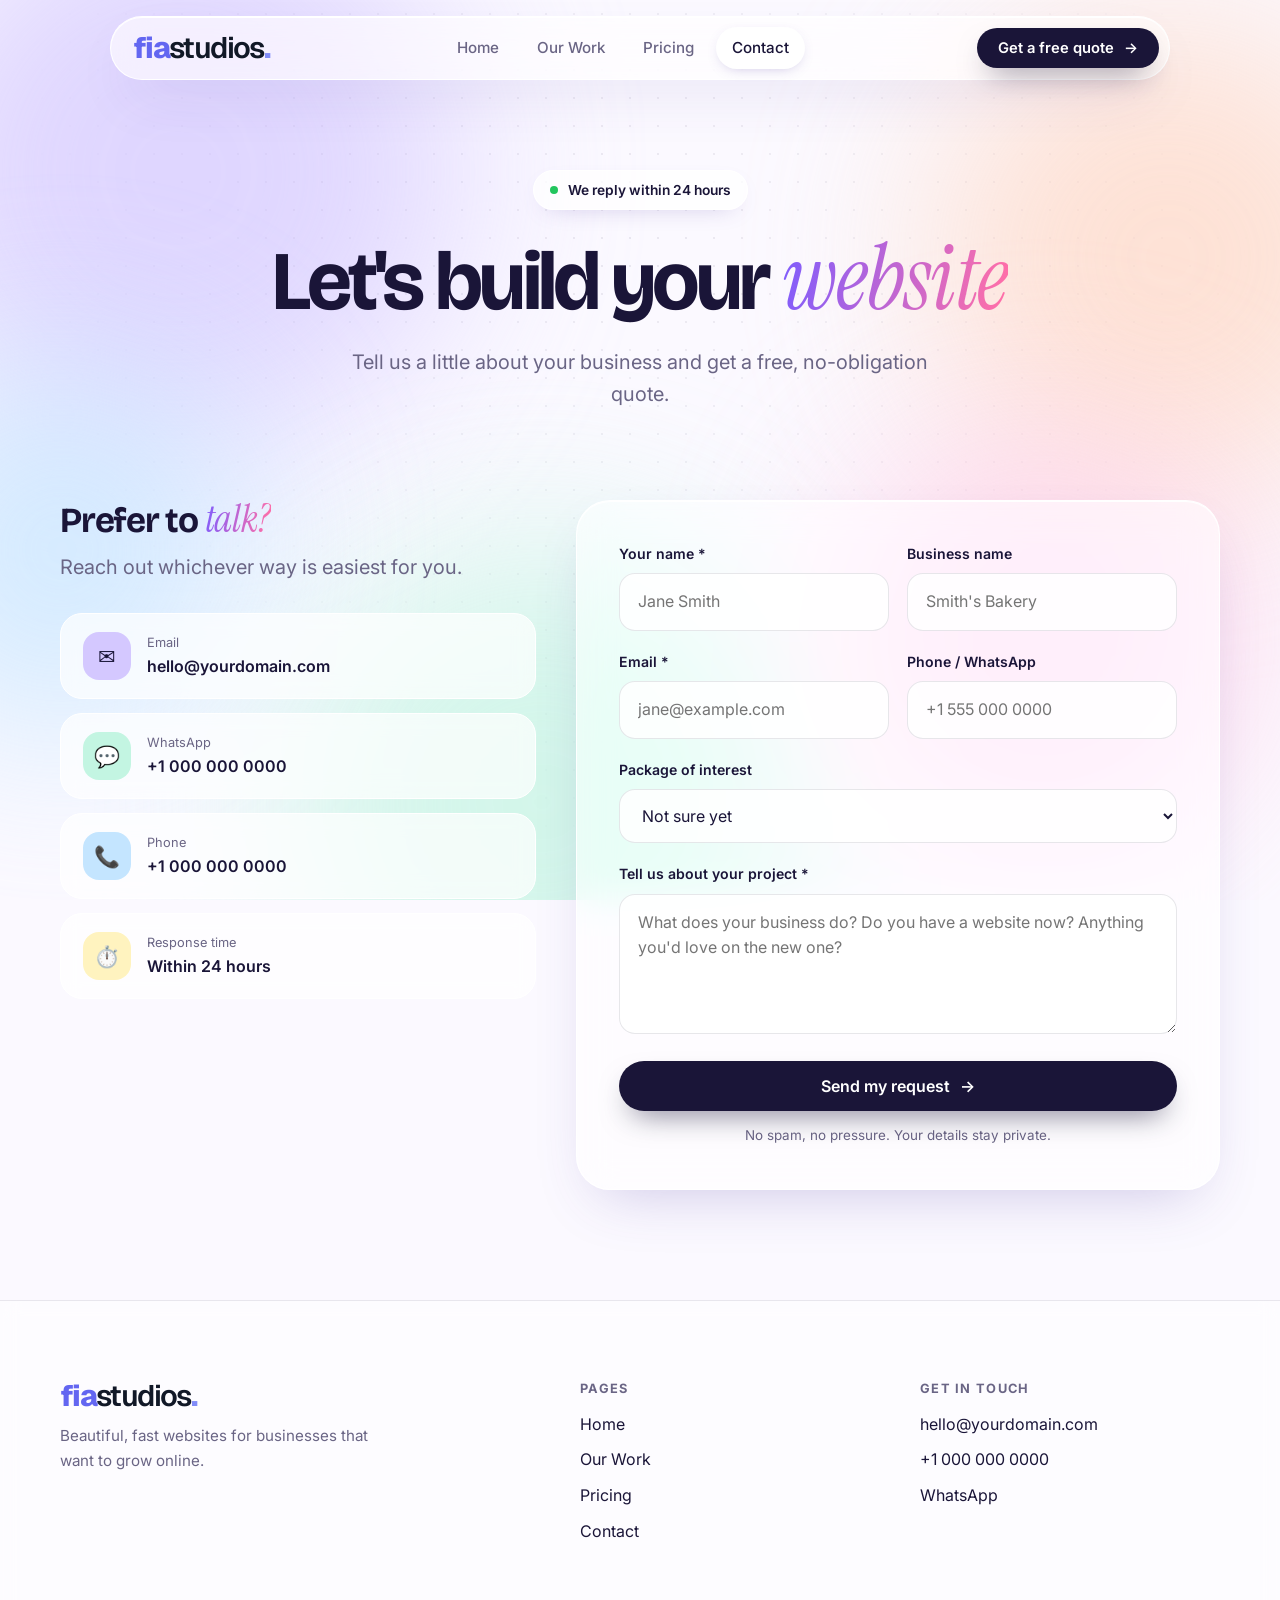
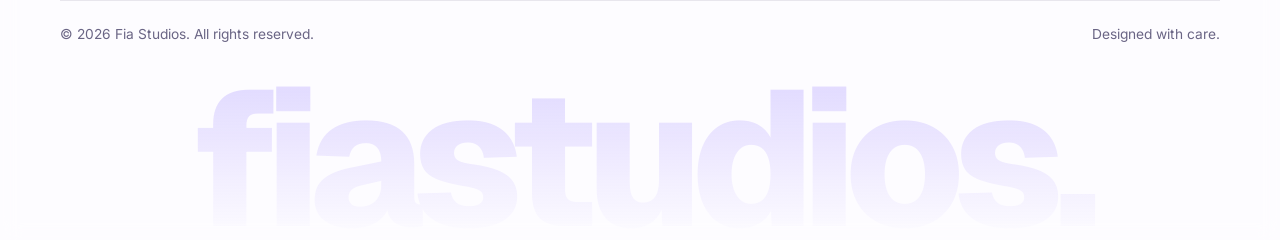
==== commit d4b8de85: "Use fiastudios wordmark logo in nav and footer Co-Authored-By: Claude Sonnet 5.5 <noreply@anthropic." ====
--- a/contact.html
+++ b/contact.html
@@ -7,8 +7,8 @@
   <meta name="description" content="Get a free, no-obligation website quote. We reply within 24 hours.">
   <link rel="preconnect" href="https://fonts.googleapis.com">
   <link rel="preconnect" href="https://fonts.gstatic.com" crossorigin>
-  <link href="https://fonts.googleapis.com/css2?family=Bricolage+Grotesque:opsz,wght@12..96,500;12..96,700;12..96,800&family=Inter:wght@400;500;600;700&family=Instrument+Serif:ital@0;1&display=swap" rel="stylesheet">
-  <link rel="stylesheet" href="styles.css">
+  <link href="https://fonts.googleapis.com/css2?family=Bricolage+Grotesque:opsz,wght@12..96,500;12..96,700;12..96,800&family=Inter:wght@400;500;600;700&family=Geist:wght@600;800&family=Instrument+Serif:ital@0;1&display=swap" rel="stylesheet">
+  <link rel="stylesheet" href="styles.css?v=202610200012">
 </head>
 <body>
 <main>
@@ -51,7 +51,7 @@
   </div>
 </section>
 </main>
-<script src="script.js"></script>
+<script src="script.js?v=202610200012"></script>
 <script>
   document.getElementById('info').innerHTML = `
     <a href="mailto:${SITE.email}"><span class="ic">✉️</span><span><small>Email</small><strong>${SITE.email}</strong></span></a>
--- a/styles.css
+++ b/styles.css
@@ -230,7 +230,7 @@
 .footer h4 { font: 700 .8rem 'Inter'; text-transform: uppercase; letter-spacing: .1em; margin-bottom: 16px; color: var(--muted); }
 .footer ul { list-style: none; display: grid; gap: 10px; } .footer ul a { transition: color .2s; } .footer ul a:hover { color: #7c5cff; }
 .copy { margin-top: 56px; padding: 22px 0; border-top: 1px solid var(--line); color: var(--muted); font-size: .86rem; display: flex; justify-content: space-between; flex-wrap: wrap; gap: 8px; }
-.wordmark { font: 800 clamp(3.4rem, 14vw, 12.5rem)/.85 var(--display); letter-spacing: -.07em; text-align: center; background: linear-gradient(180deg, rgba(124,92,255,.22), rgba(124,92,255,0)); -webkit-background-clip: text; background-clip: text; color: transparent; margin-top: 10px; user-select: none; }
+.wordmark { font: 800 clamp(3.4rem, 15vw, 13rem)/.85 "Geist", var(--display); letter-spacing: -.06em; text-align: center; background: linear-gradient(180deg, rgba(124,92,255,.22), rgba(124,92,255,0)); -webkit-background-clip: text; background-clip: text; color: transparent; margin-top: 10px; user-select: none; }
 
 /* Reveal */
 .reveal { opacity: 0; transform: translateY(34px); transition: opacity .9s var(--ease), transform .9s var(--ease); transition-delay: var(--d, 0s); }
@@ -261,3 +261,14 @@
 /* Tilt cards need a snappy transform once revealed */
 .work.reveal.in { transition: transform .25s ease-out, box-shadow .4s; }
 @media (max-width: 720px) { .tile.h2 { min-height: 300px; } }
+.work > a { display: block; }
+
+/* Pricing offer */
+.was { display: flex; align-items: center; gap: 10px; font: 600 1.3rem var(--display); color: var(--muted); margin-bottom: 4px; }
+.was s { text-decoration-thickness: 2px; text-decoration-color: #ff6fa8; }
+.save { text-decoration: none; display: inline-block; font: 700 .72rem 'Inter', sans-serif; letter-spacing: .04em; padding: 4px 10px; border-radius: 99px; background: var(--mint); color: #0b6b4a; }
+
+/* Fia Studios wordmark (matches fiastudios.com) */
+.wm { font: 600 1.85rem/1 'Geist', 'Inter', sans-serif; letter-spacing: -.055em; color: #111827; }
+.wm b { font-weight: 800; color: #6366f1; }
+.wm i { font-style: normal; font-weight: 800; color: #818cf8; }
